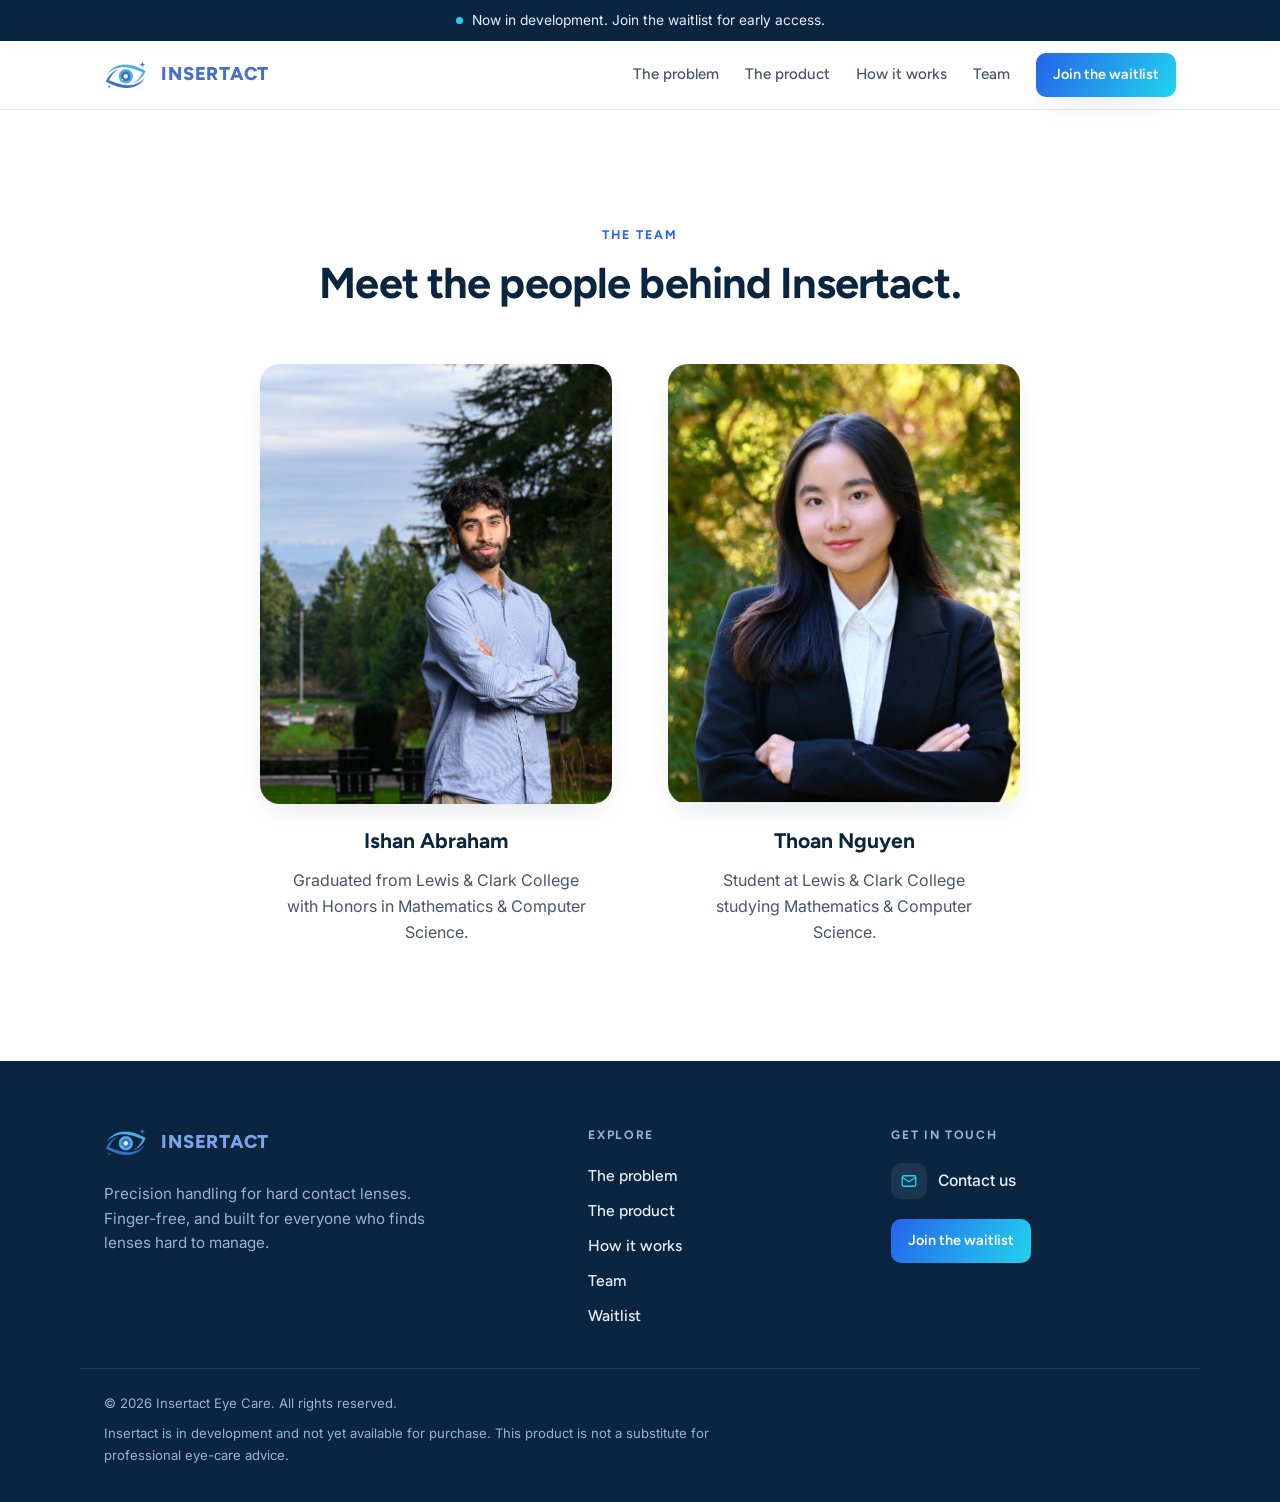
==== team.html @ 339b033d "final updates, added team tab and fixed minor changes" ====
<!DOCTYPE html>
<html lang="en">
<head>
  <meta charset="UTF-8" />
  <meta name="viewport" content="width=device-width, initial-scale=1" />
  <title>Team | Insertact</title>
  <meta name="description" content="Meet the team behind Insertact, a precision-guided device for handling hard contact lenses." />
  <link rel="icon" type="image/png" href="images/logo_removedbg.png" />
  <link rel="preconnect" href="https://fonts.googleapis.com" />
  <link rel="preconnect" href="https://fonts.gstatic.com" crossorigin />
  <link href="https://fonts.googleapis.com/css2?family=Figtree:wght@400;500;600;700;800&family=Inter:wght@400;500;600&display=swap" rel="stylesheet" />
  <link rel="stylesheet" href="styles.css" />
</head>
<body>
  <a class="skip-link" href="#main">Skip to content</a>

  <!-- Announcement -->
  <div class="announce" role="note">
    <span class="announce__dot" aria-hidden="true"></span>
    Now in development. Join the waitlist for early access.
  </div>

  <!-- Header -->
  <header class="header" id="top">
    <div class="container header__inner">
      <a class="brand" href="index.html" aria-label="Insertact home">
        <img class="brand__mark" src="images/logo_removedbg.png" alt="" aria-hidden="true" />
        <span class="brand__word"><span class="brand__a">INSERT</span><span class="brand__b">ACT</span></span>
      </a>

      <nav class="nav" aria-label="Primary">
        <a href="index.html#problem">The problem</a>
        <a href="index.html#product">The product</a>
        <a href="index.html#how">How it works</a>
        <a href="team.html" aria-current="page">Team</a>
        <a class="btn btn--primary btn--sm" href="index.html#waitlist">Join the waitlist</a>
      </nav>
    </div>
  </header>

  <main id="main">

    <!-- Team -->
    <section class="section" id="team">
      <div class="container">
        <header class="section__head center" data-reveal>
          <p class="eyebrow">The team</p>
          <h2 class="section__title">Meet the people behind Insertact.</h2>
        </header>

        <div class="team-grid">
          <article class="member" data-reveal>
            <div class="member__photo">
              <img src="images/team-ishan.jpg" alt="Ishan Abraham" style="object-position: 68% center;" loading="lazy" />
            </div>
            <h3 class="member__name">Ishan Abraham</h3>
            <p class="member__role">Graduated from Lewis &amp; Clark College with Honors in Mathematics &amp; Computer Science.</p>
          </article>

          <article class="member" data-reveal>
            <div class="member__photo">
              <img src="images/team-thoan.png" alt="Thoan Nguyen" loading="lazy" />
            </div>
            <h3 class="member__name">Thoan Nguyen</h3>
            <p class="member__role">Student at Lewis &amp; Clark College studying Mathematics &amp; Computer Science.</p>
          </article>
        </div>
      </div>
    </section>

  </main>

  <!-- Footer -->
  <footer class="footer">
    <div class="container footer__grid">
      <div class="footer__brand">
        <a class="brand" href="index.html" aria-label="Insertact home">
          <img class="brand__mark" src="images/logo_removedbg.png" alt="" aria-hidden="true" />
          <span class="brand__word brand__word--light"><span class="brand__a">INSERT</span><span class="brand__b">ACT</span></span>
        </a>
        <p class="footer__tag">Precision handling for hard contact lenses. Finger-free, and built for everyone who finds lenses hard to manage.</p>
      </div>

      <div class="footer__col">
        <h4 class="footer__heading">Explore</h4>
        <nav class="footer__nav" aria-label="Footer">
          <a href="index.html#problem">The problem</a>
          <a href="index.html#product">The product</a>
          <a href="index.html#how">How it works</a>
          <a href="team.html">Team</a>
          <a href="index.html#waitlist">Waitlist</a>
        </nav>
      </div>

      <div class="footer__col">
        <h4 class="footer__heading">Get in touch</h4>
        <a class="footer__contact" href="mailto:thoannguyen@lclark.edu" aria-label="Contact us by email">
          <span class="footer__contact-icon" aria-hidden="true">
            <svg viewBox="0 0 24 24" fill="none" stroke="currentColor" stroke-width="1.75" stroke-linecap="round" stroke-linejoin="round">
              <rect x="3" y="5" width="18" height="14" rx="2"/>
              <path d="m3 7 9 6 9-6"/>
            </svg>
          </span>
          Contact us
        </a>
        <a class="btn btn--primary btn--sm footer__cta" href="index.html#waitlist">Join the waitlist</a>
      </div>
    </div>

    <div class="container footer__legal">
      <p>© <span id="year">2026</span> Insertact Eye Care. All rights reserved.</p>
      <p class="footer__disclaimer">Insertact is in development and not yet available for purchase. This product is not a substitute for professional eye-care advice.</p>
    </div>
  </footer>

  <script>
    // Footer year
    document.getElementById('year').textContent = new Date().getFullYear();

    // Reveal on scroll (respects reduced motion)
    const reduce = window.matchMedia('(prefers-reduced-motion: reduce)').matches;
    if (!reduce && 'IntersectionObserver' in window) {
      const io = new IntersectionObserver((entries) => {
        entries.forEach((e) => {
          if (e.isIntersecting) { e.target.classList.add('is-in'); io.unobserve(e.target); }
        });
      }, { threshold: 0.12 });
      document.querySelectorAll('[data-reveal]').forEach((el) => io.observe(el));
    } else {
      document.querySelectorAll('[data-reveal]').forEach((el) => el.classList.add('is-in'));
    }
  </script>
</body>
</html>
---- styles.css ----
/* =========================================================
   Insertact — design tokens
   Style: Trust & Authority · sleek medical-tech (blue/cyan)
   Type:  Figtree (display) + Inter (body)
   ========================================================= */
:root {
  /* Brand */
  --blue: #2563EB;
  --blue-700: #1D4ED8;
  --cyan: #22D3EE;
  --navy: #0A2540;
  --brand-blue: #4570C5;

  /* Surfaces */
  --bg: #FFFFFF;
  --bg-muted: #F5F8FC;
  --surface: #FFFFFF;

  /* Text */
  --fg: #0B1B33;
  --fg-soft: #475569;
  --fg-faint: #7C8BA0;
  --on-dark: #E8F0FB;
  --on-dark-soft: #9DB2CE;

  /* Lines & accents */
  --border: #E4EAF2;
  --border-strong: #D2DCEA;
  --ring: rgba(37, 99, 235, 0.45);
  --grad: linear-gradient(120deg, var(--blue) 0%, var(--cyan) 100%);

  /* Shape & depth */
  --radius: 14px;
  --radius-lg: 20px;
  --shadow-sm: 0 1px 2px rgba(10, 37, 64, 0.06);
  --shadow-md: 0 10px 30px -12px rgba(10, 37, 64, 0.18);
  --shadow-lg: 0 24px 60px -20px rgba(10, 37, 64, 0.28);

  /* Layout */
  --maxw: 1120px;
  --gutter: 24px;

  --font-display: "Figtree", system-ui, sans-serif;
  --font-body: "Inter", system-ui, sans-serif;
}

/* ---------- Reset ---------- */
*, *::before, *::after { box-sizing: border-box; }
* { margin: 0; }
html { scroll-behavior: smooth; -webkit-text-size-adjust: 100%; }
body {
  font-family: var(--font-body);
  color: var(--fg);
  background: var(--bg);
  line-height: 1.65;
  font-size: 16px;
  -webkit-font-smoothing: antialiased;
  text-rendering: optimizeLegibility;
}
img, svg { display: block; max-width: 100%; }
a { color: inherit; text-decoration: none; }
ol, ul { list-style: none; padding: 0; }
button, input { font: inherit; color: inherit; }

:focus-visible {
  outline: 3px solid var(--ring);
  outline-offset: 2px;
  border-radius: 6px;
}

.visually-hidden, .skip-link:not(:focus) {
  position: absolute !important;
  width: 1px; height: 1px;
  padding: 0; margin: -1px;
  overflow: hidden; clip: rect(0 0 0 0);
  white-space: nowrap; border: 0;
}
.skip-link {
  position: absolute; left: 16px; top: 12px; z-index: 100;
  background: var(--navy); color: #fff; padding: 10px 16px;
  border-radius: 8px; font-weight: 600;
}

/* ---------- Layout helpers ---------- */
.container { width: 100%; max-width: var(--maxw); margin-inline: auto; padding-inline: var(--gutter); }
.narrow { max-width: 720px; }
.center { text-align: center; margin-inline: auto; }

.section { padding: clamp(64px, 9vw, 120px) 0; }
.section--muted { background: var(--bg-muted); border-block: 1px solid var(--border); }
.section__head { margin-bottom: clamp(36px, 5vw, 56px); }
.section__title {
  font-family: var(--font-display);
  font-weight: 700;
  letter-spacing: -0.02em;
  line-height: 1.12;
  font-size: clamp(1.7rem, 1rem + 2.6vw, 2.7rem);
  color: var(--navy);
}
.eyebrow {
  font-family: var(--font-display);
  font-weight: 700;
  font-size: 0.78rem;
  letter-spacing: 0.16em;
  text-transform: uppercase;
  color: var(--blue);
  margin-bottom: 14px;
}
.lead { font-size: clamp(1.02rem, 0.95rem + 0.4vw, 1.18rem); color: var(--fg-soft); }
.grad-text {
  background: var(--grad);
  -webkit-background-clip: text;
  background-clip: text;
  color: transparent;
}

/* ---------- Buttons ---------- */
.btn {
  --pad-y: 13px; --pad-x: 22px;
  display: inline-flex; align-items: center; justify-content: center; gap: 8px;
  padding: var(--pad-y) var(--pad-x);
  border-radius: 10px;
  font-family: var(--font-display);
  font-weight: 600; font-size: 0.98rem;
  cursor: pointer; border: 1px solid transparent;
  background-origin: border-box;
  transition: transform .18s ease, box-shadow .18s ease, background-color .18s ease, color .18s ease;
  white-space: nowrap;
}
.btn--sm { --pad-y: 9px; --pad-x: 16px; font-size: 0.9rem; }
.btn--primary { background-image: var(--grad); color: #fff; box-shadow: var(--shadow-md); }
.btn--primary:hover { transform: translateY(-2px); box-shadow: var(--shadow-lg); }
.btn--ghost { background: transparent; color: var(--navy); border-color: var(--border-strong); }
.btn--ghost:hover { border-color: var(--blue); color: var(--blue); transform: translateY(-1px); }
.btn--light { background: rgba(255,255,255,0.12); color: #fff; border-color: rgba(255,255,255,0.55); backdrop-filter: blur(4px); }
.btn--light:hover { background: #fff; color: var(--navy); transform: translateY(-1px); }

/* ---------- Announcement ---------- */
.announce {
  background: var(--navy); color: var(--on-dark);
  text-align: center; font-size: 0.86rem; padding: 9px 16px;
  display: flex; align-items: center; justify-content: center; gap: 9px;
}
.announce__dot {
  width: 7px; height: 7px; border-radius: 50%;
  background: var(--cyan); box-shadow: 0 0 0 0 rgba(34, 211, 238, 0.6);
  animation: pulse 2.4s ease-out infinite;
}
@keyframes pulse {
  0% { box-shadow: 0 0 0 0 rgba(34,211,238,.55); }
  70% { box-shadow: 0 0 0 8px rgba(34,211,238,0); }
  100% { box-shadow: 0 0 0 0 rgba(34,211,238,0); }
}

/* ---------- Header ---------- */
.header {
  position: sticky; top: 0; z-index: 50;
  background: rgba(255,255,255,0.82);
  backdrop-filter: saturate(160%) blur(12px);
  -webkit-backdrop-filter: saturate(160%) blur(12px);
  border-bottom: 1px solid var(--border);
}
.header__inner { display: flex; align-items: center; justify-content: space-between; height: 68px; }
.brand { display: inline-flex; align-items: center; gap: 10px; }
.brand__mark { height: 34px; width: auto; display: block; }
.brand__word {
  font-family: var(--font-display); font-weight: 800;
  letter-spacing: 0.04em; font-size: 1.16rem; color: var(--brand-blue);
}
.brand__b { color: inherit; }
.brand__word--light .brand__a,
.brand__word--light .brand__b { color: #7BA3E6; }

.nav { display: flex; align-items: center; gap: 26px; }
.nav > a:not(.btn) {
  font-family: var(--font-display); font-weight: 500; font-size: 0.95rem;
  color: var(--fg-soft); transition: color .15s ease;
}
.nav > a:not(.btn):hover { color: var(--navy); }

/* ---------- Hero ---------- */
.hero {
  position: relative; overflow: hidden;
  min-height: clamp(540px, 90vh, 860px);
  display: flex; align-items: center;
}
.hero__media { position: absolute; inset: 0; z-index: -1; }
.hero__img { width: 100%; height: 100%; object-fit: cover; object-position: 62% center; }
.hero__scrim {
  position: absolute; inset: 0;
  background: linear-gradient(90deg,
    rgba(6,18,35,0.82) 0%, rgba(6,18,35,0.58) 42%, rgba(6,18,35,0.12) 78%, rgba(6,18,35,0.04) 100%);
}
.hero__inner { max-width: 760px; }
.hero__title {
  font-family: var(--font-display); font-weight: 800;
  letter-spacing: -0.03em; line-height: 1.05;
  font-size: clamp(2.3rem, 1.2rem + 4.6vw, 4rem);
  color: #fff;
  text-shadow: 0 2px 24px rgba(0,0,0,0.25);
}
.hero__actions { margin-top: 32px; display: flex; flex-wrap: wrap; gap: 14px; }

/* ---------- Problem ---------- */
.problem .section__title { margin-bottom: 18px; }

/* ---------- Cards ---------- */
.card {
  background: var(--surface); border: 1px solid var(--border);
  border-radius: var(--radius-lg); padding: 28px;
  box-shadow: var(--shadow-sm);
  transition: transform .2s ease, box-shadow .2s ease, border-color .2s ease;
}
.card:hover { transform: translateY(-4px); box-shadow: var(--shadow-md); border-color: var(--border-strong); }

/* ---------- Steps ---------- */
.steps { display: grid; gap: 20px; grid-template-columns: repeat(3, 1fr); }
.step { position: relative; }
.step__num {
  font-family: var(--font-display); font-weight: 800; font-size: 0.95rem;
  letter-spacing: 0.08em;
  display: inline-flex; align-items: center; justify-content: center;
  width: 44px; height: 44px; border-radius: 12px;
  background: rgba(37,99,235,0.08); color: var(--blue); margin-bottom: 18px;
}
.step__title { font-family: var(--font-display); font-weight: 700; font-size: 1.18rem; color: var(--navy); margin-bottom: 8px; }
.step p { color: var(--fg-soft); }

/* ---------- Features ---------- */
.features { display: grid; gap: 20px; grid-template-columns: repeat(2, 1fr); }
.feature__icon {
  display: inline-flex; align-items: center; justify-content: center;
  width: 52px; height: 52px; border-radius: 14px;
  background: rgba(34,211,238,0.10); color: var(--blue); margin-bottom: 18px;
}
.feature__icon svg { width: 26px; height: 26px; }
.feature h3 { font-family: var(--font-display); font-weight: 700; font-size: 1.18rem; color: var(--navy); margin-bottom: 8px; }
.feature p { color: var(--fg-soft); }

/* ---------- Stats ---------- */
.stats {
  display: grid; grid-template-columns: repeat(4, 1fr); gap: 18px;
  margin-bottom: clamp(36px, 5vw, 56px);
}
.stat {
  background: var(--surface); border: 1px solid var(--border);
  border-radius: var(--radius-lg); padding: 26px 22px; box-shadow: var(--shadow-sm);
  display: flex; flex-direction: column; gap: 8px;
}
.stat__num {
  font-family: var(--font-display); font-weight: 800; line-height: 1;
  font-size: clamp(1.9rem, 1.2rem + 2vw, 2.6rem);
  background: var(--grad); -webkit-background-clip: text; background-clip: text; color: transparent;
}
.stat__label { color: var(--fg-soft); font-size: 0.95rem; }

/* ---------- Struggle rows (image-led) ---------- */
.srows { display: grid; gap: clamp(28px, 5vw, 64px); }
.srow {
  display: grid; grid-template-columns: 1.05fr 0.95fr;
  gap: clamp(24px, 4vw, 56px); align-items: center;
}
.srow--rev .srow__media { order: 2; }
.srow__media {
  border-radius: var(--radius-lg); overflow: hidden;
  box-shadow: var(--shadow-lg); background: var(--bg-muted);
  aspect-ratio: 4 / 3;
}
.srow__media img { width: 100%; height: 100%; object-fit: cover; display: block; }
.srow__text h3 {
  font-family: var(--font-display); font-weight: 700; font-size: 1.3rem;
  color: var(--navy); margin-bottom: 8px;
}
.srow__text > p { color: var(--fg-soft); font-size: 1.05rem; line-height: 1.65; }

/* ---------- Quote ---------- */
.quote {
  margin-top: clamp(36px, 5vw, 56px);
  max-width: 760px; margin-inline: auto; text-align: center;
}
.quote blockquote {
  font-family: var(--font-display); font-weight: 600;
  font-size: clamp(1.15rem, 1rem + 0.8vw, 1.5rem); line-height: 1.4;
  color: var(--navy); letter-spacing: -0.01em;
}
.quote figcaption { margin-top: 16px; color: var(--fg-faint); font-size: 0.95rem; }

/* ---------- Product ---------- */
.product { display: grid; grid-template-columns: 0.9fr 1.1fr; gap: clamp(24px, 4vw, 44px); align-items: center; }
.features--3 { grid-template-columns: 1fr; gap: 0; }
.features--3 .feature {
  display: grid; grid-template-columns: 48px 1fr;
  column-gap: 18px; row-gap: 3px; align-items: start;
  padding: 22px 0; border-bottom: 1px solid var(--border);
}
.features--3 .feature:first-child { padding-top: 0; }
.features--3 .feature:last-child { padding-bottom: 0; border-bottom: 0; }
.features--3 .feature__icon {
  grid-row: 1 / span 2; align-self: center;
  margin-bottom: 0; width: 48px; height: 48px;
  background: linear-gradient(135deg, rgba(37,99,235,0.12), rgba(34,211,238,0.12));
  box-shadow: 0 2px 8px rgba(10,37,64,0.07);
}
.features--3 .feature h3 { margin-bottom: 0; }

/* ---------- Product image — brochure-style blue wave (no border) ---------- */
.product__media {
  position: relative; aspect-ratio: 4 / 3; overflow: hidden;
  border-radius: var(--radius-lg);
  display: flex; align-items: center; justify-content: center;
  padding: clamp(20px, 4vw, 44px);
}
.product__media::before {
  content: ""; position: absolute; inset: 0; z-index: 0; pointer-events: none;
  background: url("images/product-wave.svg") no-repeat;
  background-size: 100% 100%;
}
.product__media img {
  position: relative; z-index: 1;
  width: 100%; height: 100%; object-fit: contain; display: block;
  filter: drop-shadow(0 16px 28px rgba(10,37,64,0.20));
}

/* ---------- Team ---------- */
.team-grid {
  display: grid; grid-template-columns: repeat(2, 1fr);
  gap: clamp(28px, 5vw, 56px); max-width: 760px; margin-inline: auto;
}
.member { text-align: center; }
.member__photo {
  aspect-ratio: 4 / 5; border-radius: var(--radius-lg); overflow: hidden;
  background: var(--bg-muted); box-shadow: var(--shadow-md); margin-bottom: 20px;
}
.member__photo img { width: 100%; height: 100%; object-fit: cover; display: block; }
.member__name {
  font-family: var(--font-display); font-weight: 700; font-size: 1.32rem;
  color: var(--navy); margin-bottom: 8px;
}
.member__role { color: var(--fg-soft); font-size: 1rem; max-width: 30ch; margin-inline: auto; }

/* ---------- How it works — photo steps ---------- */
.steps--photo { gap: 28px; }
.pstep { display: flex; flex-direction: column; }
.pstep__fig {
  position: relative; aspect-ratio: 4 / 3;
  background: transparent; border: 0; box-shadow: none;
}
.pstep__img {
  width: 100%; height: 100%; object-fit: contain; display: block;
}
.pstep__cap {
  display: flex; align-items: center; gap: 12px;
  margin-top: 18px;
  font-family: var(--font-display); font-weight: 700; font-size: 1.12rem;
  color: var(--navy); line-height: 1.3;
}
.pstep__num {
  flex: 0 0 auto;
  width: 36px; height: 36px; border-radius: 10px;
  display: inline-flex; align-items: center; justify-content: center;
  background: var(--grad); color: #fff; font-weight: 800; font-size: 1.05rem;
}

/* ---------- Waitlist ---------- */
.waitlist { background:
    radial-gradient(700px 300px at 50% 0%, rgba(34,211,238,0.10), transparent 60%), var(--bg-muted);
  border-top: 1px solid var(--border); }
.waitlist .lead { margin-top: 14px; }
.signup {
  margin: 30px auto 0; display: flex; flex-direction: column; gap: 12px; max-width: 480px;
  text-align: left;
}
.signup__row { display: grid; grid-template-columns: 1fr 1fr; gap: 12px; }
.signup__field { display: flex; }
.signup__input {
  width: 100%; border: 1px solid var(--border-strong); background: #fff;
  padding: 14px 16px; font-size: 1rem; border-radius: 12px;
  box-shadow: var(--shadow-sm); transition: border-color .15s ease, box-shadow .15s ease;
}
.signup__input::placeholder { color: var(--fg-faint); }
.signup__input:focus { outline: none; border-color: var(--blue); box-shadow: 0 0 0 3px var(--ring); }
.signup__submit { width: 100%; margin-top: 4px; padding: 15px; font-size: 1.02rem; }
.signup__status { margin-top: 16px; font-size: 0.95rem; font-weight: 500; min-height: 1.2em; }
.signup__status--ok { color: #0F8A4F; }
.signup__status--err { color: #E11D48; }
.signup__fineprint { margin-top: 12px; font-size: 0.82rem; color: var(--fg-faint); }

/* ---------- Footer ---------- */
.footer { background: var(--navy); color: var(--on-dark); padding: 64px 0 36px; }
.footer__grid {
  display: grid; grid-template-columns: 1.7fr 1fr 1.1fr; gap: 44px;
  padding-bottom: 40px; border-bottom: 1px solid rgba(255,255,255,0.10);
}
.footer__tag { margin-top: 16px; color: var(--on-dark-soft); font-size: 0.95rem; max-width: 340px; line-height: 1.6; }
.footer__heading {
  font-family: var(--font-display); font-weight: 700; font-size: 0.76rem;
  letter-spacing: 0.14em; text-transform: uppercase; color: var(--on-dark-soft);
  margin-bottom: 18px;
}
.footer__col { display: flex; flex-direction: column; align-items: flex-start; }
.footer__nav { display: flex; flex-direction: column; gap: 9px; align-items: flex-start; }
.footer__nav a { color: var(--on-dark); font-family: var(--font-display); font-weight: 500; font-size: 0.98rem; transition: color .15s ease; }
.footer__nav a:hover { color: #fff; }
.footer__contact {
  display: inline-flex; align-items: center; gap: 11px;
  color: var(--on-dark); font-weight: 500; font-size: 0.98rem; transition: color .15s ease;
}
.footer__contact:hover { color: #fff; }
.footer__contact:hover .footer__contact-icon { background: rgba(34,211,238,0.18); }
.footer__contact-icon {
  display: inline-flex; align-items: center; justify-content: center;
  width: 36px; height: 36px; border-radius: 10px; flex: 0 0 auto;
  background: rgba(255,255,255,0.08); color: var(--cyan); transition: background .15s ease;
}
.footer__contact-icon svg { width: 18px; height: 18px; }
.footer__cta { margin-top: 20px; }
.footer__legal { padding-top: 24px; display: flex; flex-direction: column; gap: 8px; }
.footer__legal p { color: var(--on-dark-soft); font-size: 0.82rem; }
.footer__disclaimer { max-width: 640px; }

/* ---------- Reveal animation ---------- */
[data-reveal] { opacity: 0; transform: translateY(18px); transition: opacity .6s ease, transform .6s ease; }
[data-reveal].is-in { opacity: 1; transform: none; }

/* ---------- Responsive ---------- */
@media (max-width: 860px) {
  .steps { grid-template-columns: 1fr; }
  .features { grid-template-columns: 1fr; }
  .stats { grid-template-columns: repeat(2, 1fr); }
  .product { grid-template-columns: 1fr; }
  .srow, .srow--rev { grid-template-columns: 1fr; }
  .srow--rev .srow__media { order: 0; }
  .footer__grid { grid-template-columns: 1fr 1fr; gap: 32px; }
  .footer__brand { grid-column: 1 / -1; }
}
@media (max-width: 640px) {
  .nav { gap: 14px; }
  .nav > a:not(.btn) { display: none; }
  .stats { grid-template-columns: 1fr; }
  .team-grid { grid-template-columns: 1fr; max-width: 340px; }
  .footer__grid { grid-template-columns: 1fr; }
  .signup { flex-direction: column; }
  .signup .btn { width: 100%; }
}

@media (prefers-reduced-motion: reduce) {
  html { scroll-behavior: auto; }
  *, *::before, *::after { animation: none !important; transition: none !important; }
  [data-reveal] { opacity: 1; transform: none; }
}
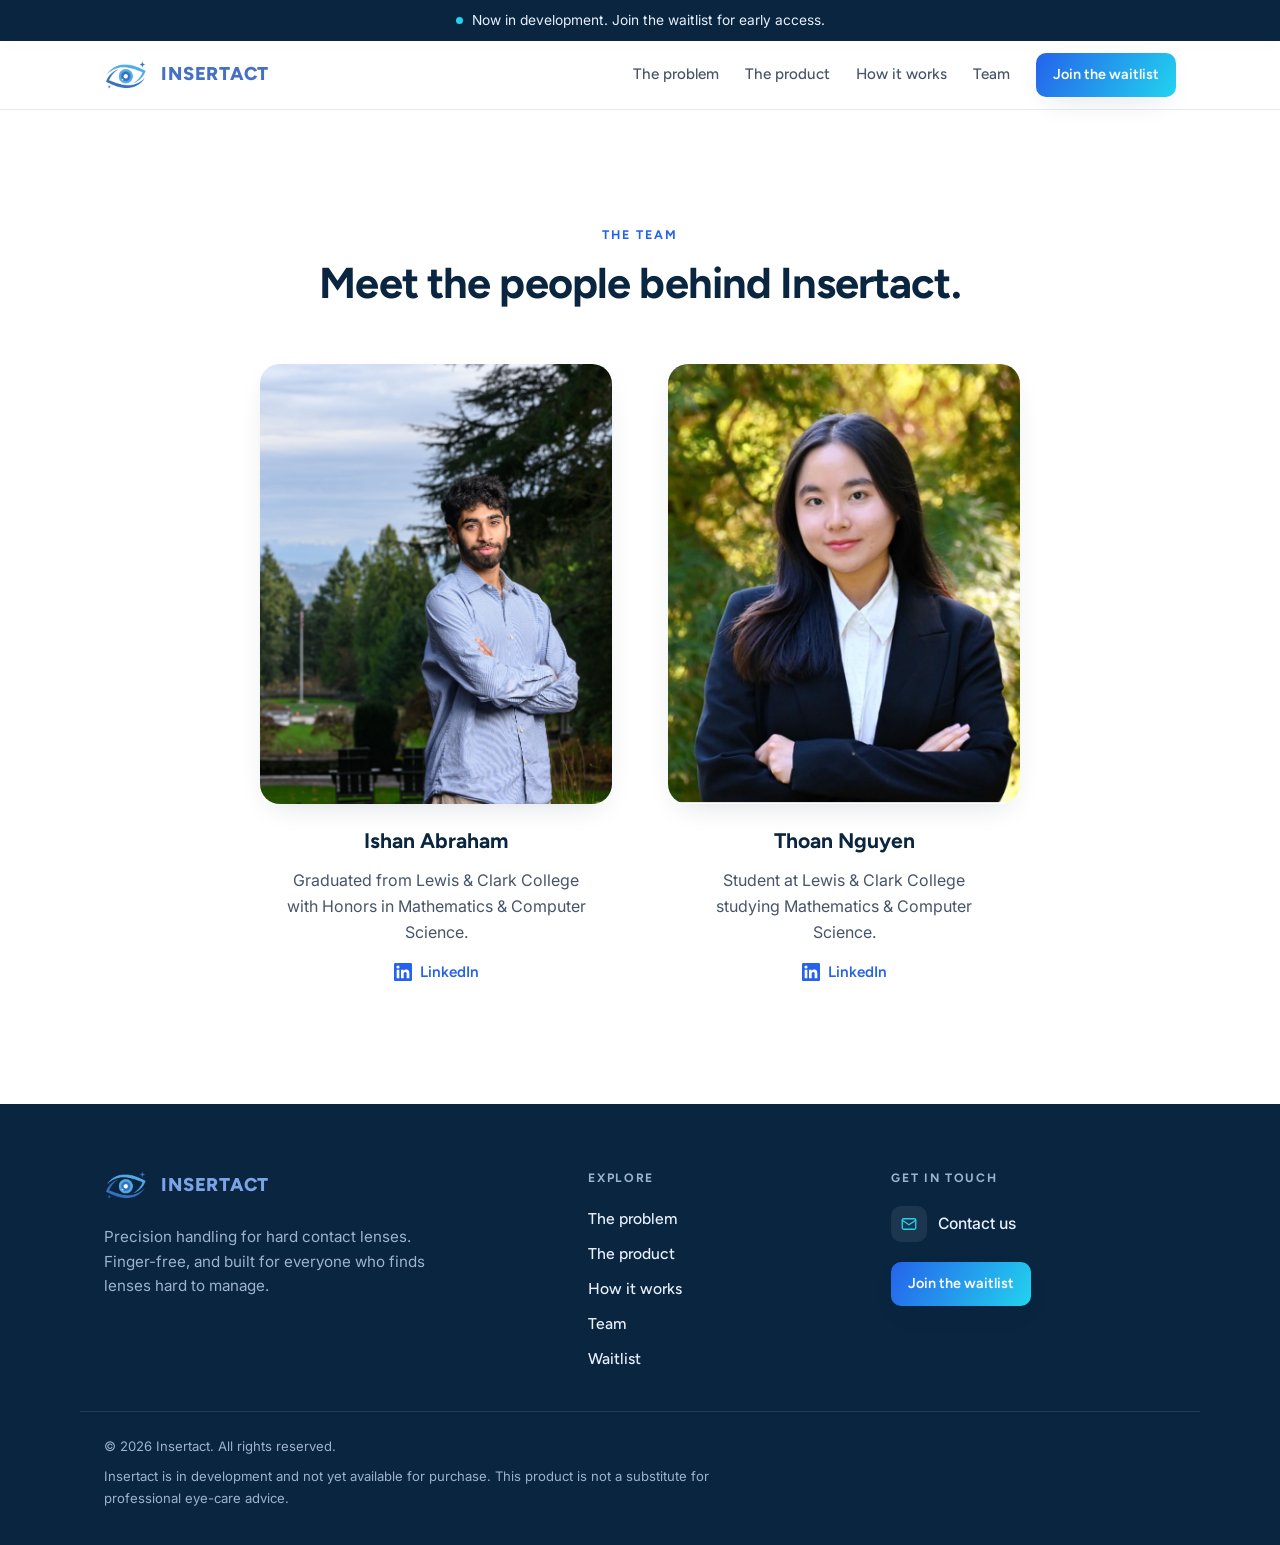
==== commit e8dfdb3c: "added linkedin to team page and removed eye care from footer" ====
--- a/team.html
+++ b/team.html
@@ -55,6 +55,10 @@
             </div>
             <h3 class="member__name">Ishan Abraham</h3>
             <p class="member__role">Graduated from Lewis &amp; Clark College with Honors in Mathematics &amp; Computer Science.</p>
+            <a class="member__linkedin" href="https://www.linkedin.com/in/ishan-abraham" target="_blank" rel="noopener">
+              <svg viewBox="0 0 24 24" fill="currentColor" aria-hidden="true"><path d="M20.45 20.45h-3.56v-5.57c0-1.33-.02-3.04-1.85-3.04-1.85 0-2.13 1.45-2.13 2.94v5.67H9.35V9h3.41v1.56h.05c.48-.9 1.64-1.85 3.37-1.85 3.6 0 4.27 2.37 4.27 5.46v6.28zM5.34 7.43a2.06 2.06 0 1 1 0-4.13 2.06 2.06 0 0 1 0 4.13zM7.12 20.45H3.56V9h3.56v11.45zM22.22 0H1.77C.8 0 0 .78 0 1.74v20.52C0 23.22.8 24 1.77 24h20.45c.98 0 1.78-.78 1.78-1.74V1.74C24 .78 23.2 0 22.22 0z"/></svg>
+              LinkedIn
+            </a>
           </article>
 
           <article class="member" data-reveal>
@@ -63,6 +67,10 @@
             </div>
             <h3 class="member__name">Thoan Nguyen</h3>
             <p class="member__role">Student at Lewis &amp; Clark College studying Mathematics &amp; Computer Science.</p>
+            <a class="member__linkedin" href="https://www.linkedin.com/in/thoannguyen495/" target="_blank" rel="noopener">
+              <svg viewBox="0 0 24 24" fill="currentColor" aria-hidden="true"><path d="M20.45 20.45h-3.56v-5.57c0-1.33-.02-3.04-1.85-3.04-1.85 0-2.13 1.45-2.13 2.94v5.67H9.35V9h3.41v1.56h.05c.48-.9 1.64-1.85 3.37-1.85 3.6 0 4.27 2.37 4.27 5.46v6.28zM5.34 7.43a2.06 2.06 0 1 1 0-4.13 2.06 2.06 0 0 1 0 4.13zM7.12 20.45H3.56V9h3.56v11.45zM22.22 0H1.77C.8 0 0 .78 0 1.74v20.52C0 23.22.8 24 1.77 24h20.45c.98 0 1.78-.78 1.78-1.74V1.74C24 .78 23.2 0 22.22 0z"/></svg>
+              LinkedIn
+            </a>
           </article>
         </div>
       </div>
@@ -108,7 +116,7 @@
     </div>
 
     <div class="container footer__legal">
-      <p>© <span id="year">2026</span> Insertact Eye Care. All rights reserved.</p>
+      <p>© <span id="year">2026</span> Insertact. All rights reserved.</p>
       <p class="footer__disclaimer">Insertact is in development and not yet available for purchase. This product is not a substitute for professional eye-care advice.</p>
     </div>
   </footer>
--- a/styles.css
+++ b/styles.css
@@ -337,6 +337,13 @@
   color: var(--navy); margin-bottom: 8px;
 }
 .member__role { color: var(--fg-soft); font-size: 1rem; max-width: 30ch; margin-inline: auto; }
+.member__linkedin {
+  display: inline-flex; align-items: center; gap: 8px; margin-top: 14px;
+  font-family: var(--font-display); font-weight: 600; font-size: 0.95rem;
+  color: var(--blue); transition: color .15s ease;
+}
+.member__linkedin svg { width: 18px; height: 18px; }
+.member__linkedin:hover { color: var(--blue-700); }
 
 /* ---------- How it works — photo steps ---------- */
 .steps--photo { gap: 28px; }
